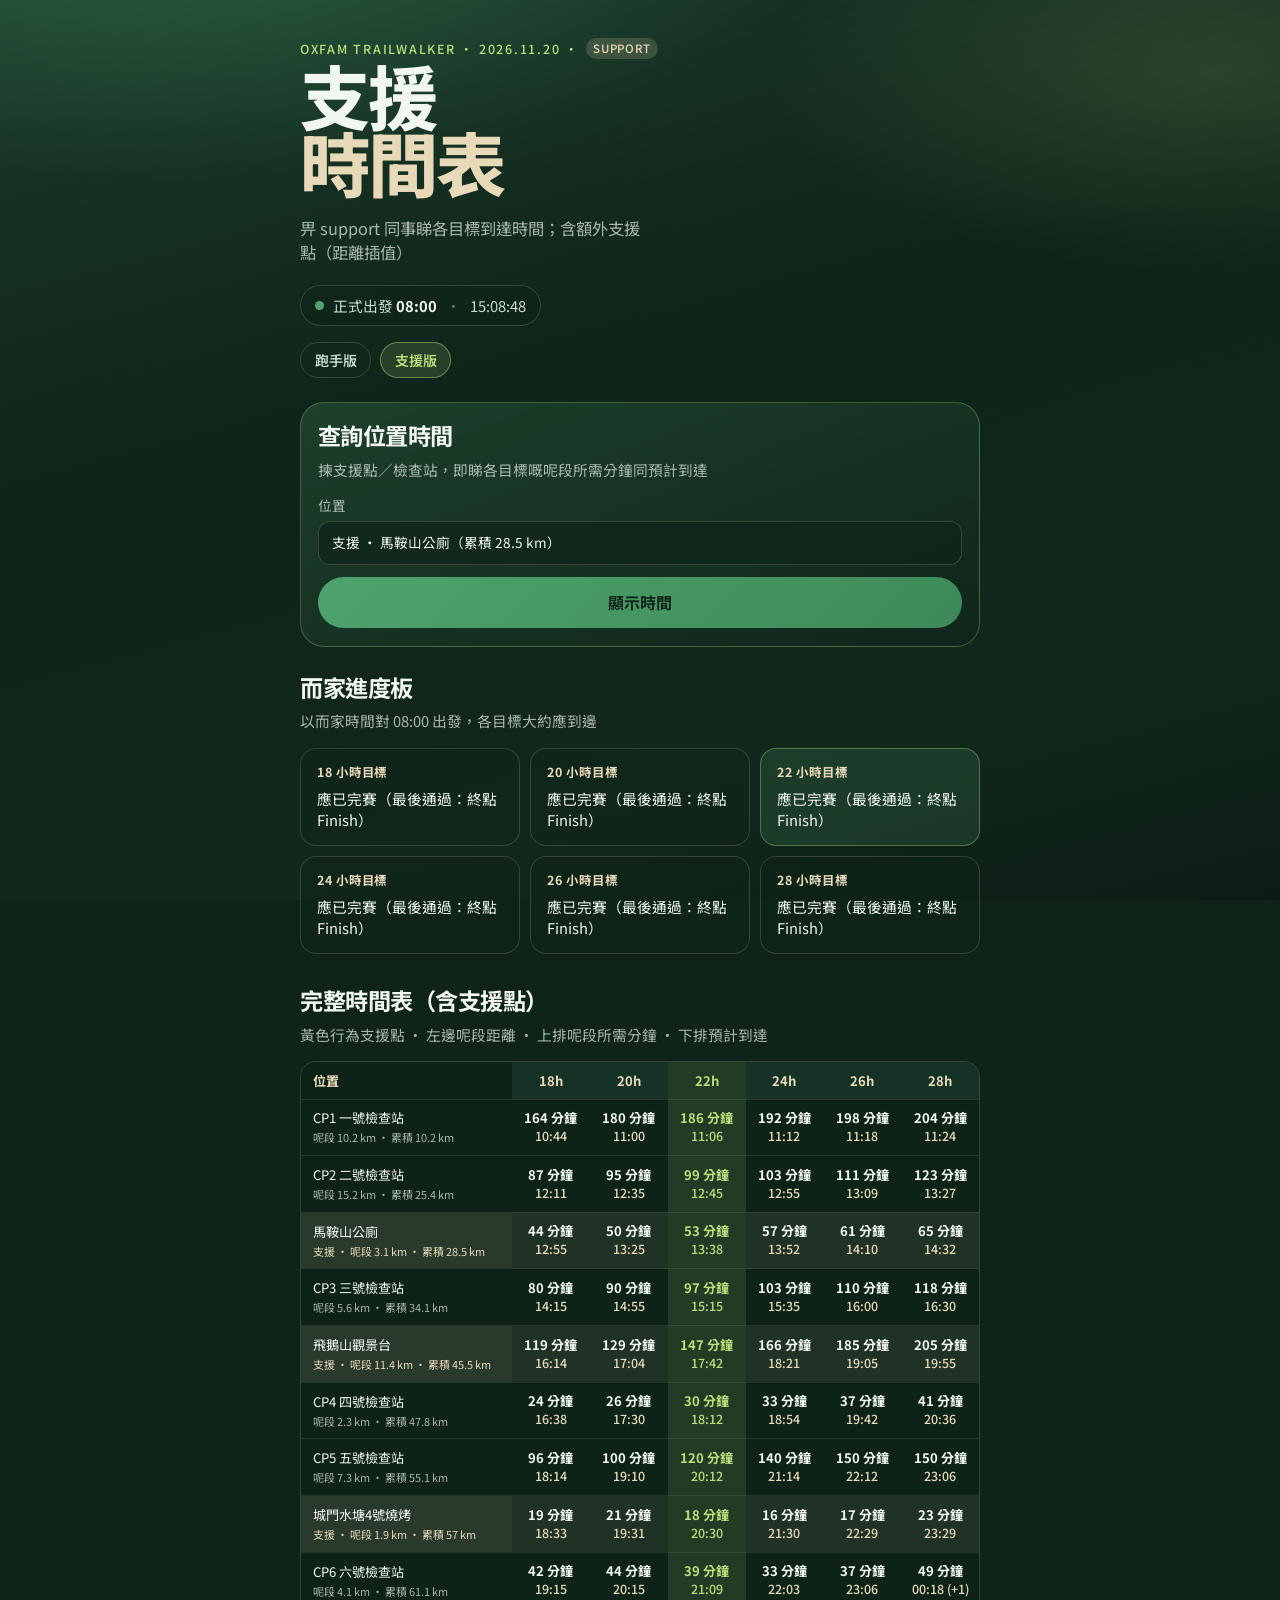
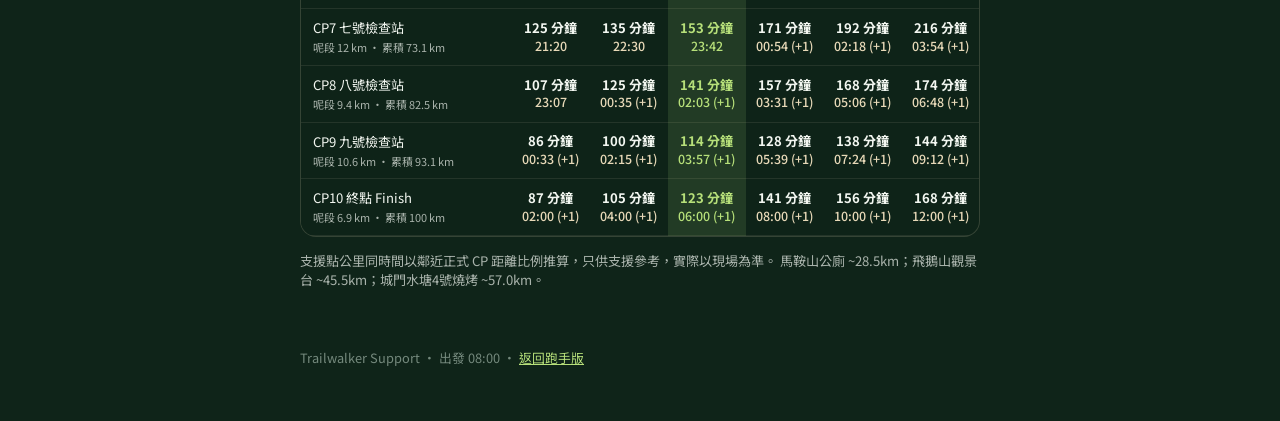
==== support.html @ feb2222d "feat: add support page with distance-interpolated waypoints" ====
<!DOCTYPE html>
<html lang="zh-Hant">
<head>
  <meta charset="UTF-8" />
  <meta name="viewport" content="width=device-width, initial-scale=1, viewport-fit=cover" />
  <meta name="theme-color" content="#1a3a2a" />
  <meta name="apple-mobile-web-app-capable" content="yes" />
  <link rel="icon" href="icon.svg" type="image/svg+xml" />
  <title>毅行者支援時間表 · Support</title>
  <link rel="preconnect" href="https://fonts.googleapis.com" />
  <link rel="preconnect" href="https://fonts.gstatic.com" crossorigin />
  <link href="https://fonts.googleapis.com/css2?family=Noto+Sans+TC:wght@400;500;700;900&family=Syne:wght@600;700;800&display=swap" rel="stylesheet" />
  <link rel="stylesheet" href="styles.css" />
</head>
<body>
  <div class="atmosphere" aria-hidden="true"></div>

  <header class="hero">
    <p class="eyebrow">Oxfam Trailwalker · 2026.11.20 · <span class="test-badge">Support</span></p>
    <h1>支援<span>時間表</span></h1>
    <p class="tagline">畀 support 同事睇各目標到達時間；含額外支援點（距離插值）</p>
    <div class="start-chip">
      <span class="dot"></span>
      <span>正式出發 <strong>08:00</strong></span>
      <span class="sep">·</span>
      <span id="liveClock">--:--:--</span>
    </div>
    <nav class="page-nav" aria-label="頁面切換">
      <a href="index.html">跑手版</a>
      <a href="support.html" aria-current="page">支援版</a>
    </nav>
  </header>

  <main>
    <section class="test-panel" aria-labelledby="lookupHeading">
      <div class="section-head">
        <h2 id="lookupHeading">查詢位置時間</h2>
        <p>揀支援點／檢查站，即睇各目標嘅呢段所需分鐘同預計到達</p>
      </div>
      <div class="manual-form test-form">
        <label>
          位置
          <select id="pointSelect"></select>
        </label>
        <button type="button" class="primary-btn" id="lookupBtn">顯示時間</button>
      </div>
    </section>

    <section class="result" id="result" hidden>
      <div class="result-top">
        <div>
          <p class="result-label" id="resultKind">支援點</p>
          <h2 id="resultTitle">—</h2>
        </div>
        <button type="button" class="ghost-btn" id="clearBtn">清除</button>
      </div>
      <p class="lure-meta" id="resultMeta">—</p>
      <div class="bracket-list" id="bracketList"></div>
      <p class="footnote" id="resultNote"></p>
    </section>

    <section class="live-board" aria-labelledby="liveHeading">
      <div class="section-head">
        <h2 id="liveHeading">而家進度板</h2>
        <p>以而家時間對 08:00 出發，各目標大約應到邊</p>
      </div>
      <div class="live-grid" id="liveGrid"></div>
    </section>

    <section class="table-section">
      <div class="section-head">
        <h2>完整時間表（含支援點）</h2>
        <p>黃色行為支援點 · 左邊呢段距離 · 上排呢段所需分鐘 · 下排預計到達</p>
      </div>
      <div class="table-wrap">
        <table id="paceTable">
          <thead></thead>
          <tbody></tbody>
        </table>
      </div>
      <p class="footnote">
        支援點公里同時間以鄰近正式 CP 距離比例推算，只供支援參考，實際以現場為準。
        馬鞍山公廁 ~28.5km；飛鵝山觀景台 ~45.5km；城門水塘4號燒烤 ~57.0km。
      </p>
    </section>
  </main>

  <footer>
    <p>Trailwalker Support · 出發 08:00 · <a href="index.html">返回跑手版</a></p>
  </footer>

  <script src="shared.js"></script>
  <script src="support.js"></script>
</body>
</html>
---- styles.css ----
:root {
  --bg-deep: #0f2419;
  --bg-mid: #163326;
  --moss: #2f6b4a;
  --leaf: #4ea36e;
  --lime: #b7e07a;
  --sand: #e8d9b8;
  --mist: #c9dccf;
  --ink: #f3f7f1;
  --muted: rgba(243, 247, 241, 0.68);
  --line: rgba(232, 217, 184, 0.18);
  --card: rgba(22, 51, 38, 0.72);
  --glow: rgba(183, 224, 122, 0.22);
  --danger: #e8a27a;
  --radius: 18px;
  --font-display: "Syne", "Noto Sans TC", sans-serif;
  --font-body: "Noto Sans TC", sans-serif;
}

*,
*::before,
*::after {
  box-sizing: border-box;
}

html {
  scroll-behavior: smooth;
}

body {
  margin: 0;
  min-height: 100dvh;
  font-family: var(--font-body);
  color: var(--ink);
  background: var(--bg-deep);
  line-height: 1.45;
  -webkit-font-smoothing: antialiased;
}

.atmosphere {
  position: fixed;
  inset: 0;
  z-index: -1;
  background:
    radial-gradient(ellipse 90% 55% at 15% -10%, rgba(78, 163, 110, 0.35), transparent 55%),
    radial-gradient(ellipse 70% 45% at 95% 8%, rgba(183, 224, 122, 0.14), transparent 50%),
    linear-gradient(165deg, #1a3a2a 0%, #0f2419 42%, #12281c 78%, #0c1c14 100%);
}

.atmosphere::after {
  content: "";
  position: absolute;
  inset: 0;
  opacity: 0.08;
  background-image:
    repeating-linear-gradient(
      -18deg,
      transparent 0 14px,
      rgba(232, 217, 184, 0.35) 14px 15px
    );
  mask-image: linear-gradient(to bottom, rgba(0, 0, 0, 0.55), transparent 70%);
  pointer-events: none;
}

.hero {
  padding: 2.4rem 1.25rem 1.5rem;
  max-width: 720px;
  margin: 0 auto;
  animation: rise 0.7s ease-out both;
}

.eyebrow {
  margin: 0 0 0.65rem;
  font-size: 0.78rem;
  letter-spacing: 0.14em;
  text-transform: uppercase;
  color: var(--lime);
  font-weight: 500;
}

.test-badge {
  display: inline-block;
  margin-left: 0.15rem;
  padding: 0.12rem 0.45rem;
  border-radius: 999px;
  background: rgba(232, 217, 184, 0.18);
  color: var(--sand);
  letter-spacing: 0.06em;
  font-size: 0.72rem;
  vertical-align: 0.08em;
}

.test-panel {
  margin-bottom: 1.6rem;
  padding: 1.1rem 1.05rem 1.15rem;
  border-radius: 24px;
  border: 1px solid rgba(183, 224, 122, 0.28);
  background:
    linear-gradient(160deg, rgba(78, 163, 110, 0.22), rgba(15, 36, 25, 0.55));
  animation: rise 0.7s ease-out 0.04s both;
}

.test-form {
  margin-top: 0.85rem;
}

.test-actions {
  display: flex;
  flex-wrap: wrap;
  gap: 0.55rem;
  align-items: center;
}

.preset-row {
  display: flex;
  flex-wrap: wrap;
  gap: 0.45rem;
  align-items: center;
  padding-top: 0.35rem;
}

.preset-label {
  width: 100%;
  color: var(--muted);
  font-size: 0.8rem;
}

.preset-btn {
  appearance: none;
  border: 1px solid var(--line);
  background: rgba(15, 36, 25, 0.55);
  color: var(--mist);
  border-radius: 999px;
  padding: 0.45rem 0.75rem;
  font: inherit;
  font-size: 0.82rem;
  cursor: pointer;
}

.preset-btn:hover,
.preset-btn:focus-visible {
  border-color: var(--lime);
  color: var(--ink);
  outline: none;
}

.hero h1 {
  margin: 0;
  font-family: var(--font-display);
  font-weight: 800;
  font-size: clamp(2.8rem, 12vw, 4.4rem);
  line-height: 0.95;
  letter-spacing: -0.03em;
}

.hero h1 span {
  display: block;
  color: var(--sand);
}

.tagline {
  margin: 0.9rem 0 1.25rem;
  color: var(--muted);
  font-size: 1.02rem;
  max-width: 22rem;
}

.start-chip {
  display: inline-flex;
  align-items: center;
  gap: 0.55rem;
  padding: 0.55rem 0.9rem;
  border: 1px solid var(--line);
  border-radius: 999px;
  background: rgba(15, 36, 25, 0.55);
  backdrop-filter: blur(8px);
  font-size: 0.92rem;
  color: var(--mist);
}

.start-chip .dot {
  width: 0.55rem;
  height: 0.55rem;
  border-radius: 50%;
  background: var(--leaf);
  box-shadow: 0 0 0 0 rgba(78, 163, 110, 0.6);
  animation: pulse 2s ease-out infinite;
}

.start-chip strong {
  color: var(--ink);
  font-weight: 700;
}

.start-chip .sep {
  opacity: 0.45;
}

.page-nav {
  display: flex;
  flex-wrap: wrap;
  gap: 0.55rem;
  margin-top: 1rem;
}

.page-nav a {
  display: inline-flex;
  align-items: center;
  padding: 0.45rem 0.85rem;
  border-radius: 999px;
  border: 1px solid var(--line);
  color: var(--mist);
  text-decoration: none;
  font-size: 0.88rem;
  font-weight: 600;
}

.page-nav a[aria-current="page"] {
  border-color: rgba(183, 224, 122, 0.45);
  background: rgba(183, 224, 122, 0.14);
  color: var(--lime);
}

.page-nav a:hover,
.page-nav a:focus-visible {
  border-color: var(--sand);
  color: var(--ink);
  outline: none;
}

.support-row td {
  background: rgba(232, 217, 184, 0.08);
}

.support-row td:first-child {
  background: rgba(232, 217, 184, 0.12);
}

.live-board {
  margin: 1.5rem 0 0;
  animation: rise 0.7s ease-out 0.1s both;
}

.live-grid {
  display: grid;
  grid-template-columns: 1fr;
  gap: 0.65rem;
}

@media (min-width: 560px) {
  .live-grid {
    grid-template-columns: repeat(2, minmax(0, 1fr));
  }
}

@media (min-width: 900px) {
  .live-grid {
    grid-template-columns: repeat(3, minmax(0, 1fr));
  }
}

.live-card {
  padding: 0.9rem 1rem;
  border-radius: 16px;
  border: 1px solid var(--line);
  background: rgba(15, 36, 25, 0.5);
}

.live-card.hot {
  border-color: rgba(183, 224, 122, 0.35);
  background: rgba(78, 163, 110, 0.18);
}

.live-goal {
  margin: 0 0 0.4rem;
  color: var(--sand);
  font-size: 0.78rem;
  letter-spacing: 0.06em;
  text-transform: uppercase;
  font-weight: 700;
}

.live-body {
  color: var(--ink);
  font-size: 0.92rem;
  line-height: 1.45;
}

.live-body small {
  color: var(--muted);
}

footer a {
  color: var(--lime);
}

main {
  max-width: 720px;
  margin: 0 auto;
  padding: 0 1.25rem 3rem;
}

.section-head {
  margin-bottom: 1rem;
}

.section-head h2 {
  margin: 0 0 0.25rem;
  font-family: var(--font-display);
  font-size: 1.45rem;
  letter-spacing: -0.02em;
}

.section-head p {
  margin: 0;
  color: var(--muted);
  font-size: 0.92rem;
}

.cp-section {
  animation: rise 0.75s ease-out 0.08s both;
}

.cp-grid {
  display: grid;
  grid-template-columns: repeat(2, minmax(0, 1fr));
  gap: 0.7rem;
}

.cp-btn {
  appearance: none;
  border: 1px solid var(--line);
  border-radius: var(--radius);
  background:
    linear-gradient(160deg, rgba(47, 107, 74, 0.35), rgba(15, 36, 25, 0.55));
  color: var(--ink);
  padding: 1rem 0.85rem;
  text-align: left;
  cursor: pointer;
  transition: transform 0.18s ease, border-color 0.18s ease, background 0.18s ease;
  min-height: 5.2rem;
}

.cp-btn:hover,
.cp-btn:focus-visible {
  transform: translateY(-2px);
  border-color: rgba(183, 224, 122, 0.45);
  outline: none;
}

.cp-btn:active {
  transform: scale(0.98);
}

.cp-btn.active {
  border-color: var(--lime);
  background:
    linear-gradient(160deg, rgba(78, 163, 110, 0.55), rgba(22, 51, 38, 0.8));
  box-shadow: 0 0 0 1px rgba(183, 224, 122, 0.25), 0 12px 32px rgba(0, 0, 0, 0.25);
}

.cp-btn .cp-code {
  display: block;
  font-family: var(--font-display);
  font-weight: 700;
  font-size: 1.25rem;
  letter-spacing: -0.02em;
}

.cp-btn .cp-name {
  display: block;
  margin-top: 0.2rem;
  color: var(--mist);
  font-size: 0.84rem;
}

.cp-btn .cp-km {
  display: block;
  margin-top: 0.55rem;
  color: var(--lime);
  font-size: 0.78rem;
  font-weight: 700;
}

.result {
  margin-top: 1.5rem;
  padding: 1.2rem;
  border-radius: 24px;
  border: 1px solid var(--line);
  background: var(--card);
  backdrop-filter: blur(10px);
  animation: pop 0.45s ease-out both;
}

.result-top {
  display: flex;
  justify-content: space-between;
  align-items: flex-start;
  gap: 1rem;
  margin-bottom: 1rem;
}

.result-label {
  margin: 0;
  color: var(--lime);
  font-size: 0.78rem;
  letter-spacing: 0.08em;
  text-transform: uppercase;
  font-weight: 700;
}

.result-top h2 {
  margin: 0.15rem 0 0;
  font-family: var(--font-display);
  font-size: 1.55rem;
  letter-spacing: -0.02em;
}

.ghost-btn {
  appearance: none;
  border: 1px solid var(--line);
  background: transparent;
  color: var(--mist);
  border-radius: 999px;
  padding: 0.45rem 0.85rem;
  font: inherit;
  font-size: 0.85rem;
  cursor: pointer;
}

.ghost-btn:hover,
.ghost-btn:focus-visible {
  border-color: var(--sand);
  color: var(--ink);
  outline: none;
}

.stat-row {
  display: grid;
  grid-template-columns: 1fr 1fr;
  gap: 0.7rem;
  margin-bottom: 1.1rem;
}

.stat-row.three {
  grid-template-columns: 1fr;
}

@media (min-width: 520px) {
  .stat-row.three {
    grid-template-columns: 1fr 1fr 1fr;
  }
}

.stat {
  padding: 0.85rem 0.9rem;
  border-radius: 14px;
  background: rgba(15, 36, 25, 0.55);
  border: 1px solid var(--line);
}

.stat-label {
  display: block;
  color: var(--muted);
  font-size: 0.78rem;
  margin-bottom: 0.25rem;
}

.stat strong {
  font-family: var(--font-display);
  font-size: 1.2rem;
  letter-spacing: -0.02em;
}

.distance-block {
  display: grid;
  grid-template-columns: auto 1fr;
  gap: 1rem;
  align-items: center;
  margin-bottom: 1.1rem;
}

.km-ring {
  position: relative;
  width: 118px;
  height: 118px;
}

.km-ring svg {
  width: 100%;
  height: 100%;
  transform: rotate(-90deg);
}

.km-ring circle {
  fill: none;
  stroke-width: 8;
}

.km-ring .track {
  stroke: rgba(232, 217, 184, 0.12);
}

.km-ring .progress {
  stroke: var(--lime);
  stroke-linecap: round;
  stroke-dasharray: 326.73;
  stroke-dashoffset: 326.73;
  transition: stroke-dashoffset 0.7s ease;
  filter: drop-shadow(0 0 6px var(--glow));
}

.km-center {
  position: absolute;
  inset: 0;
  display: grid;
  place-content: center;
  text-align: center;
}

.km-center strong {
  font-family: var(--font-display);
  font-size: 1.55rem;
  line-height: 1;
}

.km-center span {
  font-size: 0.72rem;
  color: var(--muted);
}

.distance-meta p {
  margin: 0.35rem 0;
  display: flex;
  justify-content: space-between;
  gap: 1rem;
  font-size: 0.95rem;
}

.distance-meta span {
  color: var(--muted);
}

.pace-card {
  padding: 1rem 1.05rem;
  border-radius: 16px;
  background:
    linear-gradient(145deg, rgba(183, 224, 122, 0.16), rgba(47, 107, 74, 0.28));
  border: 1px solid rgba(183, 224, 122, 0.28);
  margin-bottom: 1rem;
}

.pace-eyebrow {
  margin: 0;
  font-size: 0.75rem;
  letter-spacing: 0.08em;
  text-transform: uppercase;
  color: var(--lime);
  font-weight: 700;
}

.pace-card h3 {
  margin: 0.35rem 0 0.4rem;
  font-family: var(--font-display);
  font-size: 1.45rem;
  letter-spacing: -0.02em;
}

.pace-detail {
  margin: 0;
  color: var(--mist);
  font-size: 0.95rem;
}

.pace-next {
  margin-top: 0.75rem;
  padding-top: 0.75rem;
  border-top: 1px solid rgba(232, 217, 184, 0.16);
  color: var(--sand);
  font-size: 0.92rem;
}

.supply-card,
.lure-card {
  margin-top: 0.85rem;
  padding: 1rem 1.05rem;
  border-radius: 16px;
  border: 1px solid var(--line);
  background: rgba(15, 36, 25, 0.5);
}

.lure-card {
  border-color: rgba(232, 217, 184, 0.35);
  background:
    linear-gradient(150deg, rgba(232, 217, 184, 0.14), rgba(47, 107, 74, 0.28));
}

.lure-card h3 {
  margin: 0.3rem 0 0.35rem;
  font-family: var(--font-display);
  font-size: 1.35rem;
  letter-spacing: -0.02em;
}

.lure-meta {
  margin: 0 0 0.7rem;
  color: var(--mist);
  font-size: 0.92rem;
}

.lure-note {
  margin: 0.7rem 0 0;
  color: var(--muted);
  font-size: 0.8rem;
}

.supply-chips {
  display: flex;
  flex-wrap: wrap;
  gap: 0.4rem;
  margin-top: 0.55rem;
}

.chip {
  display: inline-flex;
  align-items: center;
  padding: 0.32rem 0.6rem;
  border-radius: 999px;
  border: 1px solid var(--line);
  background: rgba(15, 36, 25, 0.55);
  color: var(--mist);
  font-size: 0.78rem;
  font-weight: 500;
}

.chip.hot {
  border-color: rgba(232, 217, 184, 0.45);
  background: rgba(232, 217, 184, 0.16);
  color: var(--sand);
  font-weight: 700;
}

.supply-chips.highlight .chip.hot {
  border-color: rgba(183, 224, 122, 0.5);
  background: rgba(183, 224, 122, 0.18);
  color: var(--lime);
}

.bracket-list {
  display: grid;
  gap: 0.4rem;
}

.bracket-row {
  display: grid;
  grid-template-columns: 4.5rem 1fr auto;
  gap: 0.5rem;
  align-items: center;
  padding: 0.55rem 0.7rem;
  border-radius: 12px;
  background: rgba(15, 36, 25, 0.4);
  border: 1px solid transparent;
  font-size: 0.88rem;
}

.bracket-row.hit {
  border-color: rgba(183, 224, 122, 0.45);
  background: rgba(78, 163, 110, 0.22);
}

.bracket-row .goal {
  font-weight: 700;
  color: var(--sand);
}

.bracket-row .target {
  color: var(--mist);
}

.bracket-row .delta {
  font-variant-numeric: tabular-nums;
  font-weight: 700;
}

.bracket-row .delta.fast {
  color: var(--lime);
}

.bracket-row .delta.slow {
  color: var(--danger);
}

.manual-form {
  display: grid;
  gap: 0.75rem;
}

.manual-form label {
  display: grid;
  gap: 0.35rem;
  font-size: 0.85rem;
  color: var(--muted);
}

.manual-form select,
.manual-form input {
  appearance: none;
  border: 1px solid var(--line);
  border-radius: 12px;
  background: rgba(15, 36, 25, 0.7);
  color: var(--ink);
  padding: 0.7rem 0.8rem;
  font: inherit;
}

.primary-btn {
  appearance: none;
  border: none;
  border-radius: 999px;
  padding: 0.85rem 1.1rem;
  background: linear-gradient(135deg, var(--leaf), #3d8a58);
  color: #0f2419;
  font: inherit;
  font-weight: 700;
  cursor: pointer;
}

.primary-btn:hover,
.primary-btn:focus-visible {
  filter: brightness(1.05);
  outline: none;
}

.table-section {
  margin-top: 2rem;
  animation: rise 0.7s ease-out 0.16s both;
}

.table-wrap {
  overflow-x: auto;
  border: 1px solid var(--line);
  border-radius: 16px;
  background: rgba(15, 36, 25, 0.45);
  -webkit-overflow-scrolling: touch;
}

table {
  width: 100%;
  border-collapse: collapse;
  min-width: 640px;
  font-size: 0.82rem;
}

th,
td {
  padding: 0.55rem 0.5rem;
  text-align: center;
  border-bottom: 1px solid rgba(232, 217, 184, 0.1);
  white-space: nowrap;
}

th {
  position: sticky;
  top: 0;
  background: rgba(22, 51, 38, 0.95);
  color: var(--sand);
  font-weight: 700;
}

th.highlight,
td.highlight {
  background: rgba(183, 224, 122, 0.12);
  color: var(--lime);
  font-weight: 700;
}

.cell-elapsed,
.cell-eta {
  display: block;
  line-height: 1.25;
}

.cell-elapsed {
  font-weight: 700;
}

.cell-eta {
  margin-top: 0.15rem;
  color: var(--sand);
  font-variant-numeric: tabular-nums;
  font-size: 0.78rem;
  font-weight: 500;
}

td.highlight .cell-eta {
  color: var(--lime);
}

td:first-child,
th:first-child {
  text-align: left;
  padding-left: 0.75rem;
  position: sticky;
  left: 0;
  background: rgba(15, 36, 25, 0.96);
  z-index: 1;
}

.footnote {
  margin: 0.85rem 0 0;
  color: var(--muted);
  font-size: 0.82rem;
}

footer {
  max-width: 720px;
  margin: 0 auto;
  padding: 0 1.25rem 2.5rem;
  color: rgba(201, 220, 207, 0.55);
  font-size: 0.8rem;
}

@keyframes rise {
  from {
    opacity: 0;
    transform: translateY(14px);
  }
  to {
    opacity: 1;
    transform: translateY(0);
  }
}

@keyframes pop {
  from {
    opacity: 0;
    transform: translateY(10px) scale(0.98);
  }
  to {
    opacity: 1;
    transform: translateY(0) scale(1);
  }
}

@keyframes pulse {
  0% {
    box-shadow: 0 0 0 0 rgba(78, 163, 110, 0.55);
  }
  70% {
    box-shadow: 0 0 0 10px rgba(78, 163, 110, 0);
  }
  100% {
    box-shadow: 0 0 0 0 rgba(78, 163, 110, 0);
  }
}

@media (min-width: 560px) {
  .cp-grid {
    grid-template-columns: repeat(5, minmax(0, 1fr));
  }

  .cp-btn {
    min-height: 6rem;
  }
}

@media (prefers-reduced-motion: reduce) {
  *,
  *::before,
  *::after {
    animation: none !important;
    transition: none !important;
  }
}
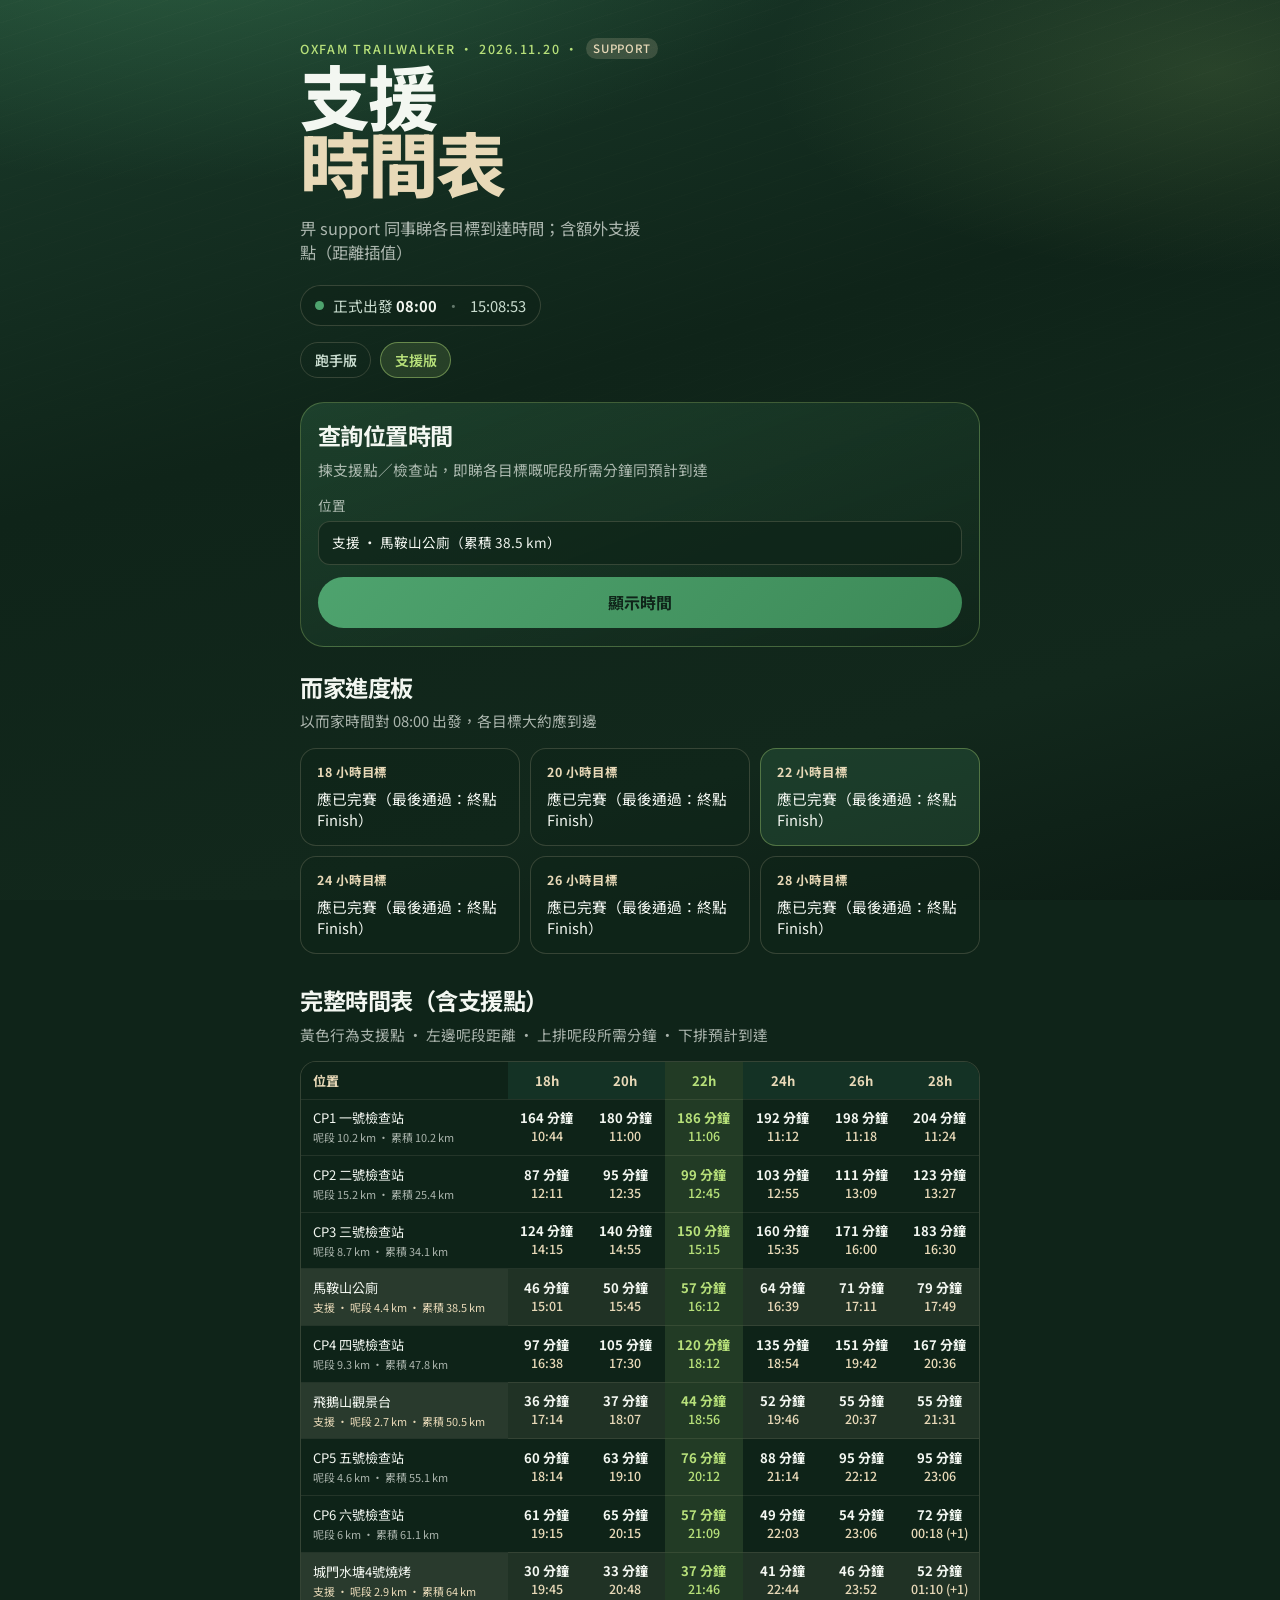
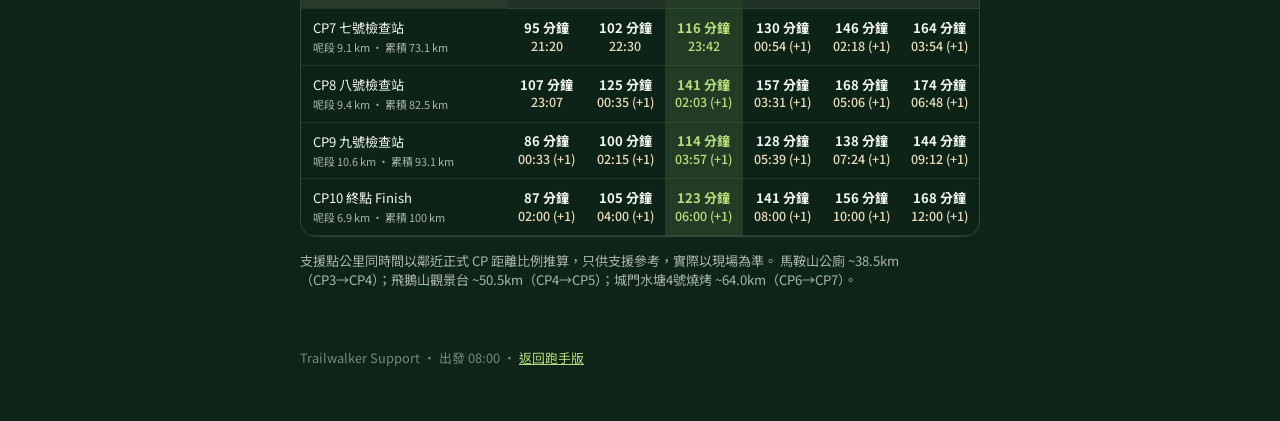
==== commit 2b93e808: "fix: correct support waypoint segments after route fact-check" ====
--- a/support.html
+++ b/support.html
@@ -80,7 +80,7 @@
       </div>
       <p class="footnote">
         支援點公里同時間以鄰近正式 CP 距離比例推算，只供支援參考，實際以現場為準。
-        馬鞍山公廁 ~28.5km；飛鵝山觀景台 ~45.5km；城門水塘4號燒烤 ~57.0km。
+        馬鞍山公廁 ~38.5km（CP3→CP4）；飛鵝山觀景台 ~50.5km（CP4→CP5）；城門水塘4號燒烤 ~64.0km（CP6→CP7）。
       </p>
     </section>
   </main>
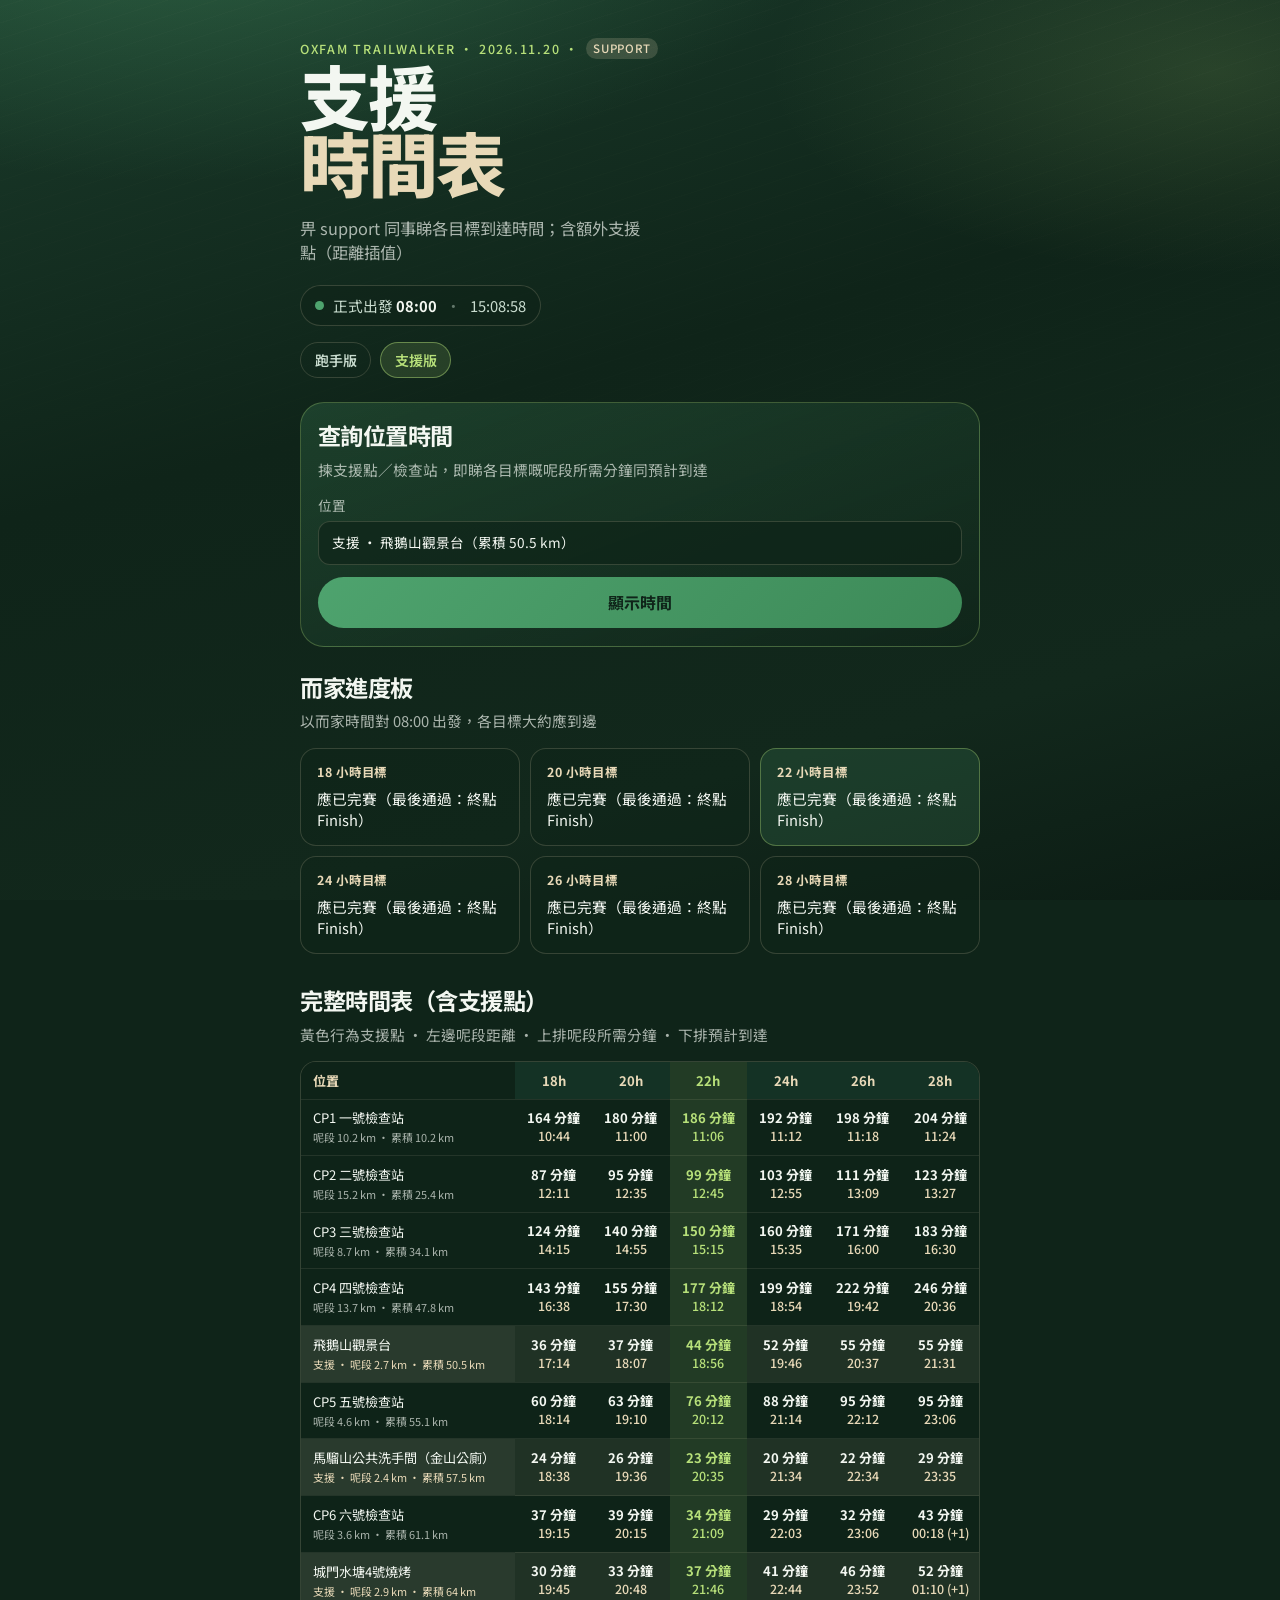
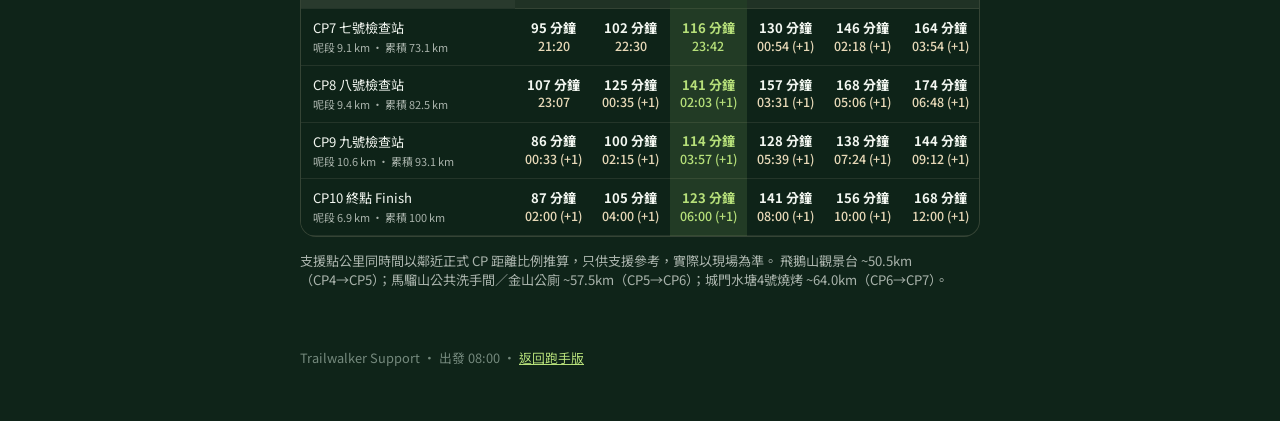
==== commit e2dc4b6b: "fix: rename waypoint to Kam Shan toilet between CP5-CP6" ====
--- a/support.html
+++ b/support.html
@@ -80,7 +80,7 @@
       </div>
       <p class="footnote">
         支援點公里同時間以鄰近正式 CP 距離比例推算，只供支援參考，實際以現場為準。
-        馬鞍山公廁 ~38.5km（CP3→CP4）；飛鵝山觀景台 ~50.5km（CP4→CP5）；城門水塘4號燒烤 ~64.0km（CP6→CP7）。
+        飛鵝山觀景台 ~50.5km（CP4→CP5）；馬騮山公共洗手間／金山公廁 ~57.5km（CP5→CP6）；城門水塘4號燒烤 ~64.0km（CP6→CP7）。
       </p>
     </section>
   </main>
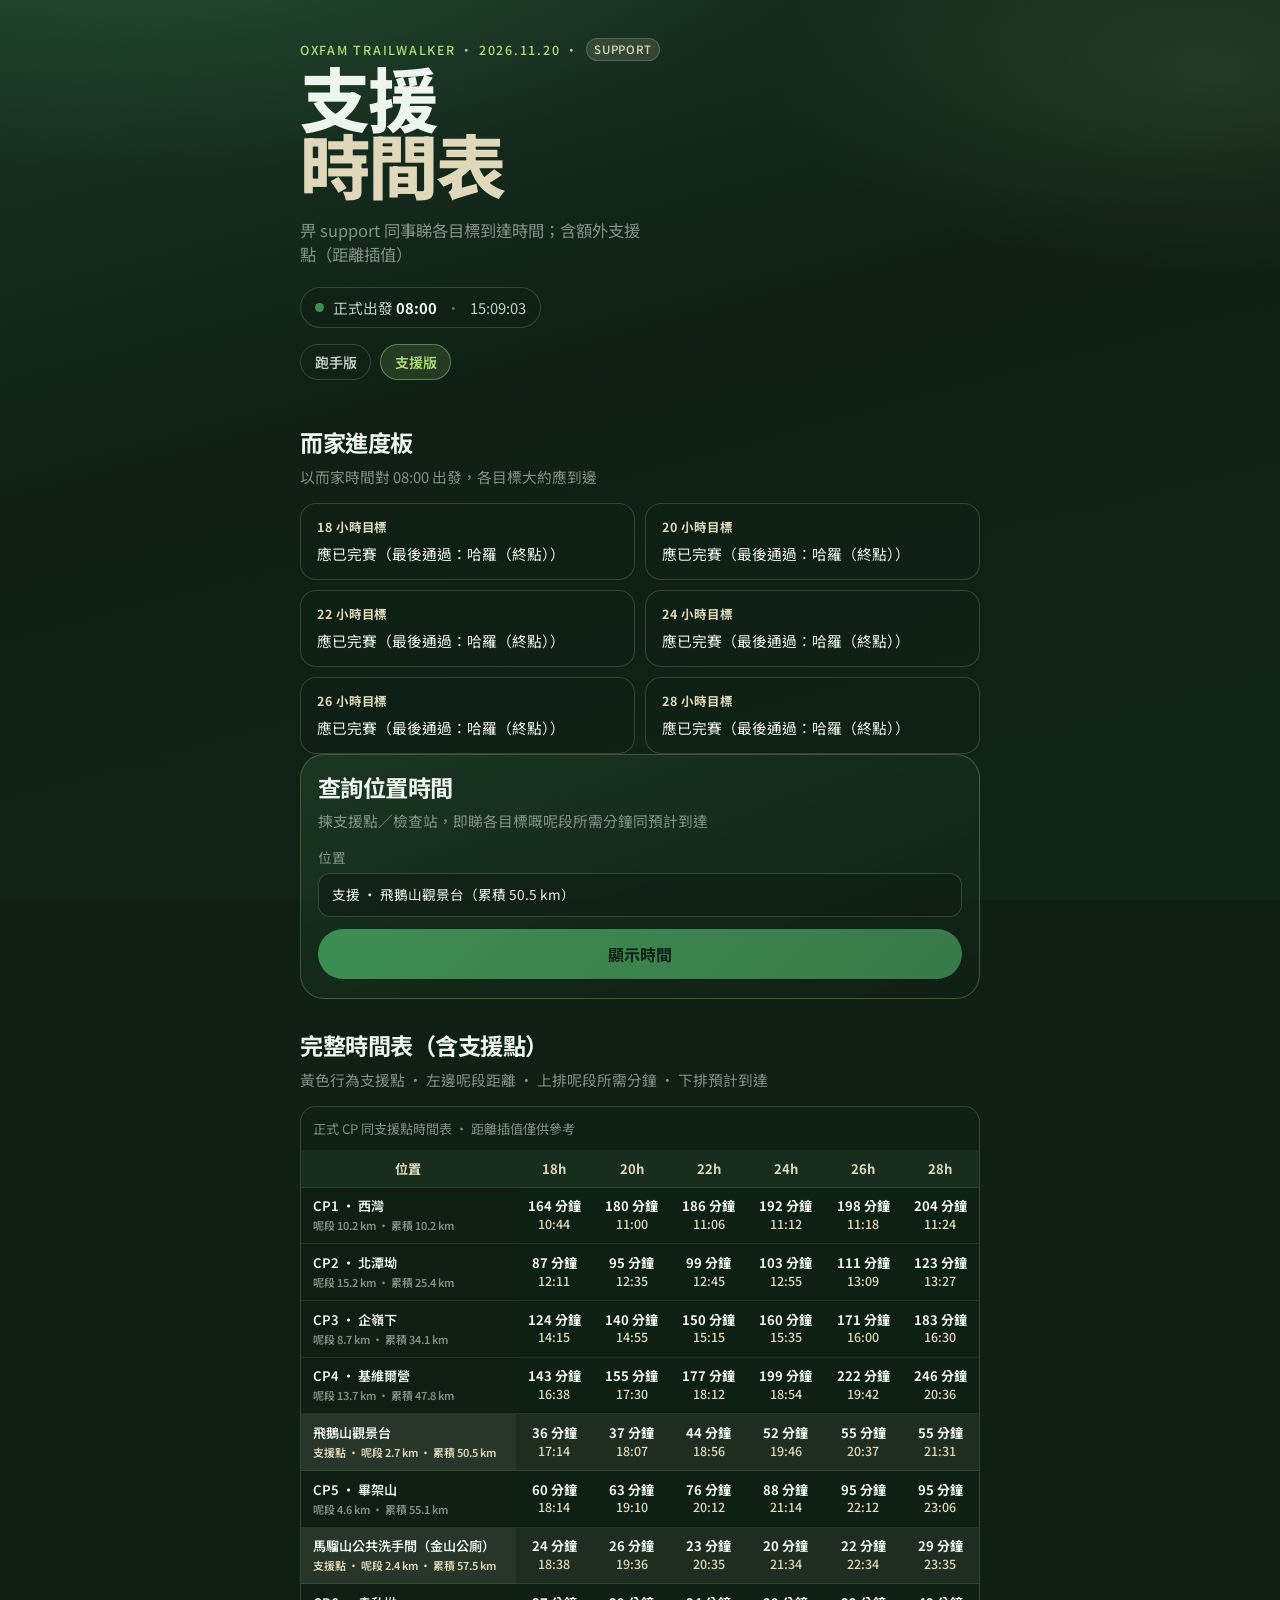
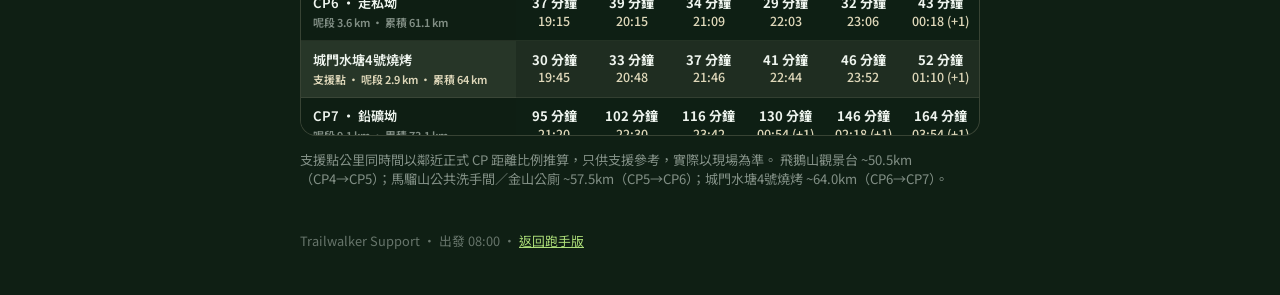
==== commit 2a947cb0: "feat: regenerate UI with Modern Web Guidance patterns Record modern-web-guidance as the required web" ====
--- a/support.html
+++ b/support.html
@@ -3,7 +3,8 @@
 <head>
   <meta charset="UTF-8" />
   <meta name="viewport" content="width=device-width, initial-scale=1, viewport-fit=cover" />
-  <meta name="theme-color" content="#1a3a2a" />
+  <meta name="theme-color" content="#163326" />
+  <meta name="color-scheme" content="dark" />
   <meta name="apple-mobile-web-app-capable" content="yes" />
   <link rel="icon" href="icon.svg" type="image/svg+xml" />
   <title>毅行者支援時間表 · Support</title>
@@ -20,10 +21,10 @@
     <h1>支援<span>時間表</span></h1>
     <p class="tagline">畀 support 同事睇各目標到達時間；含額外支援點（距離插值）</p>
     <div class="start-chip">
-      <span class="dot"></span>
+      <span class="dot" aria-hidden="true"></span>
       <span>正式出發 <strong>08:00</strong></span>
-      <span class="sep">·</span>
-      <span id="liveClock">--:--:--</span>
+      <span class="sep" aria-hidden="true">·</span>
+      <span id="liveClock" aria-live="polite">--:--:--</span>
     </div>
     <nav class="page-nav" aria-label="頁面切換">
       <a href="index.html">跑手版</a>
@@ -32,6 +33,14 @@
   </header>
 
   <main>
+    <section class="live-board" aria-labelledby="liveHeading">
+      <div class="section-head">
+        <h2 id="liveHeading">而家進度板</h2>
+        <p>以而家時間對 08:00 出發，各目標大約應到邊</p>
+      </div>
+      <div class="live-grid" id="liveGrid"></div>
+    </section>
+
     <section class="test-panel" aria-labelledby="lookupHeading">
       <div class="section-head">
         <h2 id="lookupHeading">查詢位置時間</h2>
@@ -59,21 +68,19 @@
       <p class="footnote" id="resultNote"></p>
     </section>
 
-    <section class="live-board" aria-labelledby="liveHeading">
+    <section class="table-section" aria-labelledby="tableHeading">
       <div class="section-head">
-        <h2 id="liveHeading">而家進度板</h2>
-        <p>以而家時間對 08:00 出發，各目標大約應到邊</p>
-      </div>
-      <div class="live-grid" id="liveGrid"></div>
-    </section>
-
-    <section class="table-section">
-      <div class="section-head">
-        <h2>完整時間表（含支援點）</h2>
+        <h2 id="tableHeading">完整時間表（含支援點）</h2>
         <p>黃色行為支援點 · 左邊呢段距離 · 上排呢段所需分鐘 · 下排預計到達</p>
       </div>
-      <div class="table-wrap">
+      <div
+        class="table-wrap"
+        tabindex="0"
+        role="region"
+        aria-labelledby="tableCaption"
+      >
         <table id="paceTable">
+          <caption id="tableCaption">正式 CP 同支援點時間表 · 距離插值僅供參考</caption>
           <thead></thead>
           <tbody></tbody>
         </table>
@@ -90,6 +97,6 @@
   </footer>
 
   <script src="shared.js"></script>
-  <script src="support.js"></script>
+  <script src="support.js" type="module"></script>
 </body>
 </html>
--- a/styles.css
+++ b/styles.css
@@ -1,20 +1,66 @@
+/* Trailwalker Pace — regenerated with Modern Web Guidance patterns */
+
 :root {
-  --bg-deep: #0f2419;
-  --bg-mid: #163326;
-  --moss: #2f6b4a;
-  --leaf: #4ea36e;
-  --lime: #b7e07a;
-  --sand: #e8d9b8;
-  --mist: #c9dccf;
-  --ink: #f3f7f1;
-  --muted: rgba(243, 247, 241, 0.68);
-  --line: rgba(232, 217, 184, 0.18);
-  --card: rgba(22, 51, 38, 0.72);
-  --glow: rgba(183, 224, 122, 0.22);
-  --danger: #e8a27a;
-  --radius: 18px;
+  color-scheme: dark;
+  --target-size: 24px;
+  --bg-deep: oklch(0.22 0.03 155);
+  --bg-mid: oklch(0.28 0.04 155);
+  --moss: oklch(0.45 0.08 150);
+  --leaf: oklch(0.58 0.12 150);
+  --lime: oklch(0.84 0.14 130);
+  --sand: oklch(0.88 0.04 95);
+  --mist: oklch(0.84 0.02 155);
+  --ink: oklch(0.96 0.01 145);
+  --muted: oklch(0.78 0.02 155 / 0.72);
+  --line: oklch(0.88 0.04 95 / 0.2);
+  --card: oklch(0.28 0.04 155 / 0.78);
+  --danger: oklch(0.78 0.08 55);
+  --radius: 1.1rem;
   --font-display: "Syne", "Noto Sans TC", sans-serif;
   --font-body: "Noto Sans TC", sans-serif;
+  --pad-inline: max(1.25rem, env(safe-area-inset-left, 0px));
+  --pad-inline-end: max(1.25rem, env(safe-area-inset-right, 0px));
+  --pad-block-start: max(1.5rem, env(safe-area-inset-top, 0px));
+  --pad-block-end: max(2rem, env(safe-area-inset-bottom, 0px));
+}
+
+@media (pointer: coarse) {
+  :root {
+    --target-size: 44px;
+  }
+}
+
+@media (prefers-contrast: more) {
+  :root {
+    --line: oklch(0.92 0.04 95 / 0.45);
+    --muted: oklch(0.88 0.02 155 / 0.9);
+  }
+}
+
+@media (forced-colors: active) {
+  :root {
+    --bg-deep: Canvas;
+    --ink: CanvasText;
+    --lime: Highlight;
+    --sand: CanvasText;
+    --mist: GrayText;
+    --line: CanvasText;
+    --card: Canvas;
+    --danger: LinkText;
+  }
+
+  .cp-btn,
+  .primary-btn,
+  .ghost-btn,
+  .page-nav a,
+  .stat,
+  .result,
+  .test-panel,
+  .lure-card,
+  .supply-card,
+  .live-card {
+    border: 1px solid CanvasText;
+  }
 }
 
 *,
@@ -29,7 +75,7 @@
 
 body {
   margin: 0;
-  min-height: 100dvh;
+  min-block-size: 100dvh;
   font-family: var(--font-body);
   color: var(--ink);
   background: var(--bg-deep);
@@ -37,35 +83,39 @@
   -webkit-font-smoothing: antialiased;
 }
 
+h1,
+h2,
+h3 {
+  text-wrap: balance;
+}
+
+p,
+li,
+.tagline,
+.footnote,
+.lure-meta,
+.pace-detail {
+  text-wrap: pretty;
+}
+
 .atmosphere {
   position: fixed;
   inset: 0;
   z-index: -1;
+  pointer-events: none;
   background:
-    radial-gradient(ellipse 90% 55% at 15% -10%, rgba(78, 163, 110, 0.35), transparent 55%),
-    radial-gradient(ellipse 70% 45% at 95% 8%, rgba(183, 224, 122, 0.14), transparent 50%),
-    linear-gradient(165deg, #1a3a2a 0%, #0f2419 42%, #12281c 78%, #0c1c14 100%);
-}
-
-.atmosphere::after {
-  content: "";
-  position: absolute;
-  inset: 0;
-  opacity: 0.08;
-  background-image:
-    repeating-linear-gradient(
-      -18deg,
-      transparent 0 14px,
-      rgba(232, 217, 184, 0.35) 14px 15px
-    );
-  mask-image: linear-gradient(to bottom, rgba(0, 0, 0, 0.55), transparent 70%);
-  pointer-events: none;
+    radial-gradient(ellipse 90% 55% at 15% -10%, oklch(0.55 0.1 150 / 0.32), transparent 55%),
+    radial-gradient(ellipse 70% 45% at 95% 8%, oklch(0.84 0.14 130 / 0.12), transparent 50%),
+    linear-gradient(165deg, oklch(0.3 0.045 155) 0%, var(--bg-deep) 42%, oklch(0.24 0.035 155) 100%);
 }
 
 .hero {
-  padding: 2.4rem 1.25rem 1.5rem;
-  max-width: 720px;
-  margin: 0 auto;
+  padding-block-start: calc(var(--pad-block-start) + 0.9rem);
+  padding-block-end: 1.5rem;
+  padding-inline-start: var(--pad-inline);
+  padding-inline-end: var(--pad-inline-end);
+  max-inline-size: 45rem;
+  margin-inline: auto;
   animation: rise 0.7s ease-out both;
 }
 
@@ -80,68 +130,15 @@
 
 .test-badge {
   display: inline-block;
-  margin-left: 0.15rem;
+  margin-inline-start: 0.15rem;
   padding: 0.12rem 0.45rem;
   border-radius: 999px;
-  background: rgba(232, 217, 184, 0.18);
+  border: 1px solid var(--line);
+  background: oklch(0.88 0.04 95 / 0.14);
   color: var(--sand);
   letter-spacing: 0.06em;
   font-size: 0.72rem;
   vertical-align: 0.08em;
-}
-
-.test-panel {
-  margin-bottom: 1.6rem;
-  padding: 1.1rem 1.05rem 1.15rem;
-  border-radius: 24px;
-  border: 1px solid rgba(183, 224, 122, 0.28);
-  background:
-    linear-gradient(160deg, rgba(78, 163, 110, 0.22), rgba(15, 36, 25, 0.55));
-  animation: rise 0.7s ease-out 0.04s both;
-}
-
-.test-form {
-  margin-top: 0.85rem;
-}
-
-.test-actions {
-  display: flex;
-  flex-wrap: wrap;
-  gap: 0.55rem;
-  align-items: center;
-}
-
-.preset-row {
-  display: flex;
-  flex-wrap: wrap;
-  gap: 0.45rem;
-  align-items: center;
-  padding-top: 0.35rem;
-}
-
-.preset-label {
-  width: 100%;
-  color: var(--muted);
-  font-size: 0.8rem;
-}
-
-.preset-btn {
-  appearance: none;
-  border: 1px solid var(--line);
-  background: rgba(15, 36, 25, 0.55);
-  color: var(--mist);
-  border-radius: 999px;
-  padding: 0.45rem 0.75rem;
-  font: inherit;
-  font-size: 0.82rem;
-  cursor: pointer;
-}
-
-.preset-btn:hover,
-.preset-btn:focus-visible {
-  border-color: var(--lime);
-  color: var(--ink);
-  outline: none;
 }
 
 .hero h1 {
@@ -162,28 +159,27 @@
   margin: 0.9rem 0 1.25rem;
   color: var(--muted);
   font-size: 1.02rem;
-  max-width: 22rem;
+  max-inline-size: 22rem;
 }
 
 .start-chip {
   display: inline-flex;
   align-items: center;
   gap: 0.55rem;
+  min-block-size: var(--target-size);
   padding: 0.55rem 0.9rem;
   border: 1px solid var(--line);
   border-radius: 999px;
-  background: rgba(15, 36, 25, 0.55);
-  backdrop-filter: blur(8px);
+  background: oklch(0.22 0.03 155 / 0.55);
   font-size: 0.92rem;
   color: var(--mist);
 }
 
 .start-chip .dot {
-  width: 0.55rem;
-  height: 0.55rem;
+  inline-size: 0.55rem;
+  block-size: 0.55rem;
   border-radius: 50%;
   background: var(--leaf);
-  box-shadow: 0 0 0 0 rgba(78, 163, 110, 0.6);
   animation: pulse 2s ease-out infinite;
 }
 
@@ -200,12 +196,15 @@
   display: flex;
   flex-wrap: wrap;
   gap: 0.55rem;
-  margin-top: 1rem;
+  margin-block-start: 1rem;
 }
 
 .page-nav a {
   display: inline-flex;
   align-items: center;
+  justify-content: center;
+  min-block-size: var(--target-size);
+  min-inline-size: var(--target-size);
   padding: 0.45rem 0.85rem;
   border-radius: 999px;
   border: 1px solid var(--line);
@@ -216,8 +215,8 @@
 }
 
 .page-nav a[aria-current="page"] {
-  border-color: rgba(183, 224, 122, 0.45);
-  background: rgba(183, 224, 122, 0.14);
+  border-color: oklch(0.84 0.14 130 / 0.45);
+  background: oklch(0.84 0.14 130 / 0.14);
   color: var(--lime);
 }
 
@@ -228,16 +227,513 @@
   outline: none;
 }
 
-.support-row td {
-  background: rgba(232, 217, 184, 0.08);
-}
-
-.support-row td:first-child {
-  background: rgba(232, 217, 184, 0.12);
-}
-
+.page-nav a:focus-visible {
+  outline: 2px solid var(--lime);
+  outline-offset: 2px;
+}
+
+main {
+  max-inline-size: 45rem;
+  margin-inline: auto;
+  padding-inline-start: var(--pad-inline);
+  padding-inline-end: var(--pad-inline-end);
+  padding-block-end: var(--pad-block-end);
+}
+
+.section-head {
+  margin-block-end: 1rem;
+}
+
+.section-head h2 {
+  margin: 0 0 0.25rem;
+  font-family: var(--font-display);
+  font-size: 1.45rem;
+  letter-spacing: -0.02em;
+}
+
+.section-head p {
+  margin: 0;
+  color: var(--muted);
+  font-size: 0.92rem;
+}
+
+.test-panel,
+.cp-section,
+.table-section,
 .live-board {
-  margin: 1.5rem 0 0;
+  container-type: inline-size;
+}
+
+.test-panel {
+  margin-block-end: 1.6rem;
+  padding: 1.1rem 1.05rem 1.15rem;
+  border-radius: 1.5rem;
+  border: 1px solid oklch(0.84 0.14 130 / 0.28);
+  background: linear-gradient(160deg, oklch(0.55 0.1 150 / 0.22), oklch(0.22 0.03 155 / 0.55));
+  animation: rise 0.7s ease-out 0.04s both;
+}
+
+.test-panel details {
+  border: 0;
+  padding: 0;
+  background: transparent;
+}
+
+.test-panel summary {
+  cursor: pointer;
+  list-style: none;
+  font-weight: 700;
+  color: var(--ink);
+  min-block-size: var(--target-size);
+  display: flex;
+  align-items: center;
+}
+
+.test-panel summary::-webkit-details-marker {
+  display: none;
+}
+
+.test-panel summary::after {
+  content: "＋";
+  margin-inline-start: auto;
+  color: var(--lime);
+}
+
+.test-panel details[open] summary::after {
+  content: "－";
+}
+
+.manual-form {
+  display: grid;
+  gap: 0.75rem;
+  margin-block-start: 0.85rem;
+}
+
+.manual-form label {
+  display: grid;
+  gap: 0.35rem;
+  font-size: 0.85rem;
+  color: var(--muted);
+}
+
+.manual-form select,
+.manual-form input {
+  appearance: none;
+  border: 1px solid var(--line);
+  border-radius: 0.75rem;
+  background: oklch(0.22 0.03 155 / 0.7);
+  color: var(--ink);
+  padding: 0.7rem 0.8rem;
+  font: inherit;
+  min-block-size: var(--target-size);
+}
+
+.manual-form select:user-invalid,
+.manual-form input:user-invalid {
+  border-color: var(--danger);
+}
+
+.test-actions {
+  display: flex;
+  flex-wrap: wrap;
+  gap: 0.55rem;
+  align-items: center;
+}
+
+.preset-row {
+  display: flex;
+  flex-wrap: wrap;
+  gap: 0.45rem;
+  align-items: center;
+  padding-block-start: 0.35rem;
+}
+
+.preset-label {
+  inline-size: 100%;
+  color: var(--muted);
+  font-size: 0.8rem;
+}
+
+.primary-btn,
+.ghost-btn,
+.preset-btn,
+.cp-btn {
+  font: inherit;
+  cursor: pointer;
+}
+
+.primary-btn {
+  appearance: none;
+  border: none;
+  border-radius: 999px;
+  min-block-size: var(--target-size);
+  padding: 0.85rem 1.1rem;
+  background: linear-gradient(135deg, var(--leaf), oklch(0.52 0.1 150));
+  color: var(--bg-deep);
+  font-weight: 700;
+}
+
+.ghost-btn,
+.preset-btn {
+  appearance: none;
+  border: 1px solid var(--line);
+  background: oklch(0.22 0.03 155 / 0.55);
+  color: var(--mist);
+  border-radius: 999px;
+  min-block-size: var(--target-size);
+  padding: 0.45rem 0.85rem;
+  font-size: 0.85rem;
+}
+
+.primary-btn:focus-visible,
+.ghost-btn:focus-visible,
+.preset-btn:focus-visible,
+.cp-btn:focus-visible {
+  outline: 2px solid var(--lime);
+  outline-offset: 2px;
+}
+
+.cp-section {
+  animation: rise 0.75s ease-out 0.08s both;
+}
+
+.cp-grid {
+  display: grid;
+  grid-template-columns: repeat(2, minmax(0, 1fr));
+  gap: 0.7rem;
+}
+
+@container (inline-size > 34rem) {
+  .cp-grid {
+    grid-template-columns: repeat(5, minmax(0, 1fr));
+  }
+}
+
+.cp-btn {
+  appearance: none;
+  border: 1px solid var(--line);
+  border-radius: var(--radius);
+  background: linear-gradient(160deg, oklch(0.45 0.08 150 / 0.35), oklch(0.22 0.03 155 / 0.55));
+  color: var(--ink);
+  padding: 1rem 0.85rem;
+  text-align: start;
+  min-block-size: max(5.2rem, var(--target-size));
+  transition: transform 0.18s ease, border-color 0.18s ease;
+}
+
+.cp-btn:hover {
+  transform: translateY(-2px);
+  border-color: oklch(0.84 0.14 130 / 0.45);
+}
+
+.cp-btn:active {
+  transform: scale(0.98);
+}
+
+.cp-btn.active {
+  border-color: var(--lime);
+  background: linear-gradient(160deg, oklch(0.58 0.12 150 / 0.55), oklch(0.28 0.04 155 / 0.8));
+}
+
+.cp-btn .cp-code {
+  display: block;
+  font-family: var(--font-display);
+  font-weight: 700;
+  font-size: 1.25rem;
+  letter-spacing: -0.02em;
+}
+
+.cp-btn .cp-name {
+  display: block;
+  margin-block-start: 0.2rem;
+  color: var(--mist);
+  font-size: 0.84rem;
+}
+
+.cp-btn .cp-km {
+  display: block;
+  margin-block-start: 0.55rem;
+  color: var(--lime);
+  font-size: 0.78rem;
+  font-weight: 700;
+}
+
+.result {
+  margin-block-start: 1.5rem;
+  padding: 1.2rem;
+  border-radius: 1.5rem;
+  border: 1px solid var(--line);
+  background: var(--card);
+  view-transition-name: result-panel;
+}
+
+.result[hidden] {
+  display: none;
+}
+
+.result-top {
+  display: flex;
+  justify-content: space-between;
+  align-items: flex-start;
+  gap: 1rem;
+  margin-block-end: 1rem;
+}
+
+.result-label {
+  margin: 0;
+  color: var(--lime);
+  font-size: 0.78rem;
+  letter-spacing: 0.08em;
+  text-transform: uppercase;
+  font-weight: 700;
+}
+
+.result-top h2 {
+  margin: 0.15rem 0 0;
+  font-family: var(--font-display);
+  font-size: 1.55rem;
+  letter-spacing: -0.02em;
+}
+
+.stat-row {
+  display: grid;
+  grid-template-columns: 1fr;
+  gap: 0.7rem;
+  margin-block-end: 1.1rem;
+}
+
+@container (inline-size > 32rem) {
+  .stat-row.three {
+    grid-template-columns: repeat(3, minmax(0, 1fr));
+  }
+}
+
+.stat {
+  padding: 0.85rem 0.9rem;
+  border-radius: 0.9rem;
+  background: oklch(0.22 0.03 155 / 0.55);
+  border: 1px solid var(--line);
+}
+
+.stat-label {
+  display: block;
+  color: var(--muted);
+  font-size: 0.78rem;
+  margin-block-end: 0.25rem;
+}
+
+.stat strong {
+  font-family: var(--font-display);
+  font-size: 1.2rem;
+  letter-spacing: -0.02em;
+}
+
+.distance-block {
+  display: grid;
+  grid-template-columns: auto 1fr;
+  gap: 1rem;
+  align-items: center;
+  margin-block-end: 1.1rem;
+}
+
+.km-ring {
+  position: relative;
+  inline-size: 118px;
+  block-size: 118px;
+}
+
+.km-ring svg {
+  inline-size: 100%;
+  block-size: 100%;
+  transform: rotate(-90deg);
+}
+
+.km-ring circle {
+  fill: none;
+  stroke-width: 8;
+}
+
+.km-ring .track {
+  stroke: oklch(0.88 0.04 95 / 0.12);
+}
+
+.km-ring .progress {
+  stroke: var(--lime);
+  stroke-linecap: round;
+  stroke-dasharray: 326.73;
+  stroke-dashoffset: 326.73;
+  transition: stroke-dashoffset 0.7s ease;
+}
+
+.km-center {
+  position: absolute;
+  inset: 0;
+  display: grid;
+  place-content: center;
+  text-align: center;
+}
+
+.km-center strong {
+  font-family: var(--font-display);
+  font-size: 1.55rem;
+  line-height: 1;
+}
+
+.km-center span {
+  font-size: 0.72rem;
+  color: var(--muted);
+}
+
+.distance-meta p {
+  margin: 0.35rem 0;
+  display: flex;
+  justify-content: space-between;
+  gap: 1rem;
+  font-size: 0.95rem;
+}
+
+.distance-meta span {
+  color: var(--muted);
+}
+
+.pace-card,
+.supply-card,
+.lure-card {
+  margin-block-start: 0.85rem;
+  padding: 1rem 1.05rem;
+  border-radius: 1rem;
+  border: 1px solid var(--line);
+  background: oklch(0.22 0.03 155 / 0.5);
+}
+
+.pace-card {
+  background: linear-gradient(145deg, oklch(0.84 0.14 130 / 0.16), oklch(0.45 0.08 150 / 0.28));
+  border-color: oklch(0.84 0.14 130 / 0.28);
+}
+
+.lure-card {
+  border-color: oklch(0.88 0.04 95 / 0.35);
+  background: linear-gradient(150deg, oklch(0.88 0.04 95 / 0.14), oklch(0.45 0.08 150 / 0.28));
+}
+
+.pace-eyebrow {
+  margin: 0;
+  font-size: 0.75rem;
+  letter-spacing: 0.08em;
+  text-transform: uppercase;
+  color: var(--lime);
+  font-weight: 700;
+}
+
+.pace-card h3,
+.lure-card h3 {
+  margin: 0.35rem 0 0.4rem;
+  font-family: var(--font-display);
+  font-size: 1.4rem;
+  letter-spacing: -0.02em;
+}
+
+.pace-detail,
+.lure-meta {
+  margin: 0;
+  color: var(--mist);
+  font-size: 0.95rem;
+}
+
+.pace-next {
+  margin-block-start: 0.75rem;
+  padding-block-start: 0.75rem;
+  border-block-start: 1px solid oklch(0.88 0.04 95 / 0.16);
+  color: var(--sand);
+  font-size: 0.92rem;
+}
+
+.lure-note {
+  margin: 0.7rem 0 0;
+  color: var(--muted);
+  font-size: 0.8rem;
+}
+
+.supply-chips {
+  display: flex;
+  flex-wrap: wrap;
+  gap: 0.4rem;
+  margin-block-start: 0.55rem;
+}
+
+.chip {
+  display: inline-flex;
+  align-items: center;
+  min-block-size: 1.8rem;
+  padding: 0.32rem 0.6rem;
+  border-radius: 999px;
+  border: 1px solid var(--line);
+  background: oklch(0.22 0.03 155 / 0.55);
+  color: var(--mist);
+  font-size: 0.78rem;
+  font-weight: 500;
+}
+
+.chip.hot {
+  border-color: oklch(0.88 0.04 95 / 0.45);
+  background: oklch(0.88 0.04 95 / 0.16);
+  color: var(--sand);
+  font-weight: 700;
+}
+
+.supply-chips.highlight .chip.hot {
+  border-color: oklch(0.84 0.14 130 / 0.5);
+  background: oklch(0.84 0.14 130 / 0.18);
+  color: var(--lime);
+}
+
+.bracket-list {
+  display: grid;
+  gap: 0.4rem;
+  margin-block-start: 1rem;
+}
+
+.bracket-row {
+  display: grid;
+  grid-template-columns: 4.5rem 1fr auto;
+  gap: 0.5rem;
+  align-items: center;
+  padding: 0.55rem 0.7rem;
+  border-radius: 0.75rem;
+  background: oklch(0.22 0.03 155 / 0.4);
+  border: 1px solid transparent;
+  font-size: 0.88rem;
+}
+
+.bracket-row.hit {
+  border-color: oklch(0.84 0.14 130 / 0.45);
+  background: oklch(0.58 0.12 150 / 0.22);
+}
+
+.bracket-row .goal {
+  font-weight: 700;
+  color: var(--sand);
+}
+
+.bracket-row .target {
+  color: var(--mist);
+}
+
+.bracket-row .delta {
+  font-variant-numeric: tabular-nums;
+  font-weight: 700;
+}
+
+.bracket-row .delta.fast {
+  color: var(--lime);
+}
+
+.bracket-row .delta.slow {
+  color: var(--danger);
+}
+
+.live-board {
+  margin-block-start: 1.5rem;
   animation: rise 0.7s ease-out 0.1s both;
 }
 
@@ -247,13 +743,13 @@
   gap: 0.65rem;
 }
 
-@media (min-width: 560px) {
+@container (inline-size > 34rem) {
   .live-grid {
     grid-template-columns: repeat(2, minmax(0, 1fr));
   }
 }
 
-@media (min-width: 900px) {
+@container (inline-size > 52rem) {
   .live-grid {
     grid-template-columns: repeat(3, minmax(0, 1fr));
   }
@@ -261,14 +757,9 @@
 
 .live-card {
   padding: 0.9rem 1rem;
-  border-radius: 16px;
-  border: 1px solid var(--line);
-  background: rgba(15, 36, 25, 0.5);
-}
-
-.live-card.hot {
-  border-color: rgba(183, 224, 122, 0.35);
-  background: rgba(78, 163, 110, 0.18);
+  border-radius: 1rem;
+  border: 1px solid var(--line);
+  background: oklch(0.22 0.03 155 / 0.5);
 }
 
 .live-goal {
@@ -290,464 +781,45 @@
   color: var(--muted);
 }
 
-footer a {
-  color: var(--lime);
-}
-
-main {
-  max-width: 720px;
-  margin: 0 auto;
-  padding: 0 1.25rem 3rem;
-}
-
-.section-head {
-  margin-bottom: 1rem;
-}
-
-.section-head h2 {
-  margin: 0 0 0.25rem;
-  font-family: var(--font-display);
-  font-size: 1.45rem;
-  letter-spacing: -0.02em;
-}
-
-.section-head p {
-  margin: 0;
-  color: var(--muted);
-  font-size: 0.92rem;
-}
-
-.cp-section {
-  animation: rise 0.75s ease-out 0.08s both;
-}
-
-.cp-grid {
-  display: grid;
-  grid-template-columns: repeat(2, minmax(0, 1fr));
-  gap: 0.7rem;
-}
-
-.cp-btn {
-  appearance: none;
-  border: 1px solid var(--line);
-  border-radius: var(--radius);
-  background:
-    linear-gradient(160deg, rgba(47, 107, 74, 0.35), rgba(15, 36, 25, 0.55));
-  color: var(--ink);
-  padding: 1rem 0.85rem;
-  text-align: left;
-  cursor: pointer;
-  transition: transform 0.18s ease, border-color 0.18s ease, background 0.18s ease;
-  min-height: 5.2rem;
-}
-
-.cp-btn:hover,
-.cp-btn:focus-visible {
-  transform: translateY(-2px);
-  border-color: rgba(183, 224, 122, 0.45);
-  outline: none;
-}
-
-.cp-btn:active {
-  transform: scale(0.98);
-}
-
-.cp-btn.active {
-  border-color: var(--lime);
-  background:
-    linear-gradient(160deg, rgba(78, 163, 110, 0.55), rgba(22, 51, 38, 0.8));
-  box-shadow: 0 0 0 1px rgba(183, 224, 122, 0.25), 0 12px 32px rgba(0, 0, 0, 0.25);
-}
-
-.cp-btn .cp-code {
-  display: block;
-  font-family: var(--font-display);
-  font-weight: 700;
-  font-size: 1.25rem;
-  letter-spacing: -0.02em;
-}
-
-.cp-btn .cp-name {
-  display: block;
-  margin-top: 0.2rem;
-  color: var(--mist);
-  font-size: 0.84rem;
-}
-
-.cp-btn .cp-km {
-  display: block;
-  margin-top: 0.55rem;
-  color: var(--lime);
-  font-size: 0.78rem;
-  font-weight: 700;
-}
-
-.result {
-  margin-top: 1.5rem;
-  padding: 1.2rem;
-  border-radius: 24px;
-  border: 1px solid var(--line);
-  background: var(--card);
-  backdrop-filter: blur(10px);
-  animation: pop 0.45s ease-out both;
-}
-
-.result-top {
-  display: flex;
-  justify-content: space-between;
-  align-items: flex-start;
-  gap: 1rem;
-  margin-bottom: 1rem;
-}
-
-.result-label {
-  margin: 0;
-  color: var(--lime);
-  font-size: 0.78rem;
-  letter-spacing: 0.08em;
-  text-transform: uppercase;
-  font-weight: 700;
-}
-
-.result-top h2 {
-  margin: 0.15rem 0 0;
-  font-family: var(--font-display);
-  font-size: 1.55rem;
-  letter-spacing: -0.02em;
-}
-
-.ghost-btn {
-  appearance: none;
-  border: 1px solid var(--line);
-  background: transparent;
-  color: var(--mist);
-  border-radius: 999px;
-  padding: 0.45rem 0.85rem;
-  font: inherit;
-  font-size: 0.85rem;
-  cursor: pointer;
-}
-
-.ghost-btn:hover,
-.ghost-btn:focus-visible {
-  border-color: var(--sand);
-  color: var(--ink);
-  outline: none;
-}
-
-.stat-row {
-  display: grid;
-  grid-template-columns: 1fr 1fr;
-  gap: 0.7rem;
-  margin-bottom: 1.1rem;
-}
-
-.stat-row.three {
-  grid-template-columns: 1fr;
-}
-
-@media (min-width: 520px) {
-  .stat-row.three {
-    grid-template-columns: 1fr 1fr 1fr;
-  }
-}
-
-.stat {
-  padding: 0.85rem 0.9rem;
-  border-radius: 14px;
-  background: rgba(15, 36, 25, 0.55);
-  border: 1px solid var(--line);
-}
-
-.stat-label {
-  display: block;
-  color: var(--muted);
-  font-size: 0.78rem;
-  margin-bottom: 0.25rem;
-}
-
-.stat strong {
-  font-family: var(--font-display);
-  font-size: 1.2rem;
-  letter-spacing: -0.02em;
-}
-
-.distance-block {
-  display: grid;
-  grid-template-columns: auto 1fr;
-  gap: 1rem;
-  align-items: center;
-  margin-bottom: 1.1rem;
-}
-
-.km-ring {
-  position: relative;
-  width: 118px;
-  height: 118px;
-}
-
-.km-ring svg {
-  width: 100%;
-  height: 100%;
-  transform: rotate(-90deg);
-}
-
-.km-ring circle {
-  fill: none;
-  stroke-width: 8;
-}
-
-.km-ring .track {
-  stroke: rgba(232, 217, 184, 0.12);
-}
-
-.km-ring .progress {
-  stroke: var(--lime);
-  stroke-linecap: round;
-  stroke-dasharray: 326.73;
-  stroke-dashoffset: 326.73;
-  transition: stroke-dashoffset 0.7s ease;
-  filter: drop-shadow(0 0 6px var(--glow));
-}
-
-.km-center {
-  position: absolute;
-  inset: 0;
-  display: grid;
-  place-content: center;
-  text-align: center;
-}
-
-.km-center strong {
-  font-family: var(--font-display);
-  font-size: 1.55rem;
-  line-height: 1;
-}
-
-.km-center span {
-  font-size: 0.72rem;
-  color: var(--muted);
-}
-
-.distance-meta p {
-  margin: 0.35rem 0;
-  display: flex;
-  justify-content: space-between;
-  gap: 1rem;
-  font-size: 0.95rem;
-}
-
-.distance-meta span {
-  color: var(--muted);
-}
-
-.pace-card {
-  padding: 1rem 1.05rem;
-  border-radius: 16px;
-  background:
-    linear-gradient(145deg, rgba(183, 224, 122, 0.16), rgba(47, 107, 74, 0.28));
-  border: 1px solid rgba(183, 224, 122, 0.28);
-  margin-bottom: 1rem;
-}
-
-.pace-eyebrow {
-  margin: 0;
-  font-size: 0.75rem;
-  letter-spacing: 0.08em;
-  text-transform: uppercase;
-  color: var(--lime);
-  font-weight: 700;
-}
-
-.pace-card h3 {
-  margin: 0.35rem 0 0.4rem;
-  font-family: var(--font-display);
-  font-size: 1.45rem;
-  letter-spacing: -0.02em;
-}
-
-.pace-detail {
-  margin: 0;
-  color: var(--mist);
-  font-size: 0.95rem;
-}
-
-.pace-next {
-  margin-top: 0.75rem;
-  padding-top: 0.75rem;
-  border-top: 1px solid rgba(232, 217, 184, 0.16);
-  color: var(--sand);
-  font-size: 0.92rem;
-}
-
-.supply-card,
-.lure-card {
-  margin-top: 0.85rem;
-  padding: 1rem 1.05rem;
-  border-radius: 16px;
-  border: 1px solid var(--line);
-  background: rgba(15, 36, 25, 0.5);
-}
-
-.lure-card {
-  border-color: rgba(232, 217, 184, 0.35);
-  background:
-    linear-gradient(150deg, rgba(232, 217, 184, 0.14), rgba(47, 107, 74, 0.28));
-}
-
-.lure-card h3 {
-  margin: 0.3rem 0 0.35rem;
-  font-family: var(--font-display);
-  font-size: 1.35rem;
-  letter-spacing: -0.02em;
-}
-
-.lure-meta {
-  margin: 0 0 0.7rem;
-  color: var(--mist);
-  font-size: 0.92rem;
-}
-
-.lure-note {
-  margin: 0.7rem 0 0;
-  color: var(--muted);
-  font-size: 0.8rem;
-}
-
-.supply-chips {
-  display: flex;
-  flex-wrap: wrap;
-  gap: 0.4rem;
-  margin-top: 0.55rem;
-}
-
-.chip {
-  display: inline-flex;
-  align-items: center;
-  padding: 0.32rem 0.6rem;
-  border-radius: 999px;
-  border: 1px solid var(--line);
-  background: rgba(15, 36, 25, 0.55);
-  color: var(--mist);
-  font-size: 0.78rem;
-  font-weight: 500;
-}
-
-.chip.hot {
-  border-color: rgba(232, 217, 184, 0.45);
-  background: rgba(232, 217, 184, 0.16);
-  color: var(--sand);
-  font-weight: 700;
-}
-
-.supply-chips.highlight .chip.hot {
-  border-color: rgba(183, 224, 122, 0.5);
-  background: rgba(183, 224, 122, 0.18);
-  color: var(--lime);
-}
-
-.bracket-list {
-  display: grid;
-  gap: 0.4rem;
-}
-
-.bracket-row {
-  display: grid;
-  grid-template-columns: 4.5rem 1fr auto;
-  gap: 0.5rem;
-  align-items: center;
-  padding: 0.55rem 0.7rem;
-  border-radius: 12px;
-  background: rgba(15, 36, 25, 0.4);
-  border: 1px solid transparent;
-  font-size: 0.88rem;
-}
-
-.bracket-row.hit {
-  border-color: rgba(183, 224, 122, 0.45);
-  background: rgba(78, 163, 110, 0.22);
-}
-
-.bracket-row .goal {
-  font-weight: 700;
-  color: var(--sand);
-}
-
-.bracket-row .target {
-  color: var(--mist);
-}
-
-.bracket-row .delta {
-  font-variant-numeric: tabular-nums;
-  font-weight: 700;
-}
-
-.bracket-row .delta.fast {
-  color: var(--lime);
-}
-
-.bracket-row .delta.slow {
-  color: var(--danger);
-}
-
-.manual-form {
-  display: grid;
-  gap: 0.75rem;
-}
-
-.manual-form label {
-  display: grid;
-  gap: 0.35rem;
-  font-size: 0.85rem;
-  color: var(--muted);
-}
-
-.manual-form select,
-.manual-form input {
-  appearance: none;
-  border: 1px solid var(--line);
-  border-radius: 12px;
-  background: rgba(15, 36, 25, 0.7);
-  color: var(--ink);
-  padding: 0.7rem 0.8rem;
-  font: inherit;
-}
-
-.primary-btn {
-  appearance: none;
-  border: none;
-  border-radius: 999px;
-  padding: 0.85rem 1.1rem;
-  background: linear-gradient(135deg, var(--leaf), #3d8a58);
-  color: #0f2419;
-  font: inherit;
-  font-weight: 700;
-  cursor: pointer;
-}
-
-.primary-btn:hover,
-.primary-btn:focus-visible {
-  filter: brightness(1.05);
-  outline: none;
-}
-
 .table-section {
-  margin-top: 2rem;
+  margin-block-start: 2rem;
   animation: rise 0.7s ease-out 0.16s both;
 }
 
 .table-wrap {
-  overflow-x: auto;
-  border: 1px solid var(--line);
-  border-radius: 16px;
-  background: rgba(15, 36, 25, 0.45);
+  overflow: auto;
+  max-inline-size: 100%;
+  max-block-size: min(70vh, 40rem);
+  border: 1px solid var(--line);
+  border-radius: 1rem;
+  background: oklch(0.22 0.03 155 / 0.45);
+  container: pace-table / inline-size;
   -webkit-overflow-scrolling: touch;
+}
+
+.table-wrap:focus-visible {
+  outline: 2px solid var(--lime);
+  outline-offset: 2px;
 }
 
 table {
   width: 100%;
-  border-collapse: collapse;
-  min-width: 640px;
+  border-collapse: separate;
+  border-spacing: 0;
+  min-inline-size: 40rem;
+  font-size: 0.82rem;
+  --label-1: "18h";
+  --label-2: "20h";
+  --label-3: "22h";
+  --label-4: "24h";
+  --label-5: "26h";
+  --label-6: "28h";
+}
+
+caption {
+  text-align: start;
+  padding: 0.75rem;
+  color: var(--muted);
   font-size: 0.82rem;
 }
 
@@ -755,23 +827,37 @@
 td {
   padding: 0.55rem 0.5rem;
   text-align: center;
-  border-bottom: 1px solid rgba(232, 217, 184, 0.1);
+  border-block-end: 1px solid oklch(0.88 0.04 95 / 0.1);
   white-space: nowrap;
 }
 
-th {
+thead th {
   position: sticky;
-  top: 0;
-  background: rgba(22, 51, 38, 0.95);
+  inset-block-start: 0;
+  z-index: 2;
+  background: oklch(0.28 0.04 155 / 0.96);
   color: var(--sand);
   font-weight: 700;
 }
 
-th.highlight,
-td.highlight {
-  background: rgba(183, 224, 122, 0.12);
-  color: var(--lime);
-  font-weight: 700;
+tbody th {
+  text-align: start;
+  padding-inline-start: 0.75rem;
+  position: sticky;
+  inset-inline-start: 0;
+  z-index: 1;
+  background: oklch(0.22 0.03 155 / 0.96);
+  font-weight: 600;
+  color: var(--ink);
+}
+
+.support-row th,
+.support-row td {
+  background: oklch(0.88 0.04 95 / 0.08);
+}
+
+.support-row th {
+  background: oklch(0.88 0.04 95 / 0.12);
 }
 
 .cell-elapsed,
@@ -785,25 +871,84 @@
 }
 
 .cell-eta {
-  margin-top: 0.15rem;
+  margin-block-start: 0.15rem;
   color: var(--sand);
   font-variant-numeric: tabular-nums;
   font-size: 0.78rem;
   font-weight: 500;
 }
 
-td.highlight .cell-eta {
-  color: var(--lime);
-}
-
-td:first-child,
-th:first-child {
-  text-align: left;
-  padding-left: 0.75rem;
-  position: sticky;
-  left: 0;
-  background: rgba(15, 36, 25, 0.96);
-  z-index: 1;
+@container pace-table (inline-size < 36rem) {
+  table {
+    min-inline-size: 0;
+  }
+
+  table,
+  thead,
+  tbody,
+  tr,
+  th,
+  td {
+    display: block;
+  }
+
+  thead {
+    display: none;
+  }
+
+  tr {
+    margin-block-end: 1rem;
+    border: 1px solid var(--line);
+    border-radius: 0.9rem;
+    overflow: clip;
+    background: oklch(0.22 0.03 155 / 0.55);
+  }
+
+  tbody th {
+    position: sticky;
+    inset-block-start: 0;
+    inset-inline-start: auto;
+    z-index: 2;
+    padding: 0.75rem;
+    background: oklch(0.28 0.04 155);
+    border-block-end: 1px solid var(--line);
+    white-space: normal;
+  }
+
+  td {
+    display: grid;
+    grid-template-columns: 4.5rem 1fr;
+    gap: 0.5rem;
+    align-items: center;
+    text-align: start;
+    padding: 0.55rem 0.75rem;
+    white-space: normal;
+    border-block-end: 1px solid oklch(0.88 0.04 95 / 0.08);
+  }
+
+  td::before {
+    color: var(--sand);
+    font-weight: 700;
+  }
+
+  td:nth-child(2)::before {
+    content: var(--label-1);
+  }
+  td:nth-child(3)::before {
+    content: var(--label-2);
+  }
+  td:nth-child(4)::before {
+    content: var(--label-3);
+  }
+  td:nth-child(5)::before {
+    content: var(--label-4);
+  }
+  td:nth-child(6)::before {
+    content: var(--label-5);
+  }
+  td:nth-child(7)::before {
+    content: var(--label-6);
+  }
 }
 
 .footnote {
@@ -813,11 +958,17 @@
 }
 
 footer {
-  max-width: 720px;
-  margin: 0 auto;
-  padding: 0 1.25rem 2.5rem;
-  color: rgba(201, 220, 207, 0.55);
+  max-inline-size: 45rem;
+  margin-inline: auto;
+  padding-inline-start: var(--pad-inline);
+  padding-inline-end: var(--pad-inline-end);
+  padding-block-end: var(--pad-block-end);
+  color: oklch(0.78 0.02 155 / 0.55);
   font-size: 0.8rem;
+}
+
+footer a {
+  color: var(--lime);
 }
 
 @keyframes rise {
@@ -831,36 +982,15 @@
   }
 }
 
-@keyframes pop {
-  from {
-    opacity: 0;
-    transform: translateY(10px) scale(0.98);
-  }
-  to {
-    opacity: 1;
-    transform: translateY(0) scale(1);
-  }
-}
-
 @keyframes pulse {
   0% {
-    box-shadow: 0 0 0 0 rgba(78, 163, 110, 0.55);
+    box-shadow: 0 0 0 0 oklch(0.58 0.12 150 / 0.55);
   }
   70% {
-    box-shadow: 0 0 0 10px rgba(78, 163, 110, 0);
+    box-shadow: 0 0 0 10px oklch(0.58 0.12 150 / 0);
   }
   100% {
-    box-shadow: 0 0 0 0 rgba(78, 163, 110, 0);
-  }
-}
-
-@media (min-width: 560px) {
-  .cp-grid {
-    grid-template-columns: repeat(5, minmax(0, 1fr));
-  }
-
-  .cp-btn {
-    min-height: 6rem;
+    box-shadow: 0 0 0 0 oklch(0.58 0.12 150 / 0);
   }
 }
 
@@ -870,5 +1000,11 @@
   *::after {
     animation: none !important;
     transition: none !important;
-  }
-}
+    scroll-behavior: auto !important;
+  }
+}
+
+::view-transition-old(result-panel),
+::view-transition-new(result-panel) {
+  animation-duration: 0.28s;
+}
